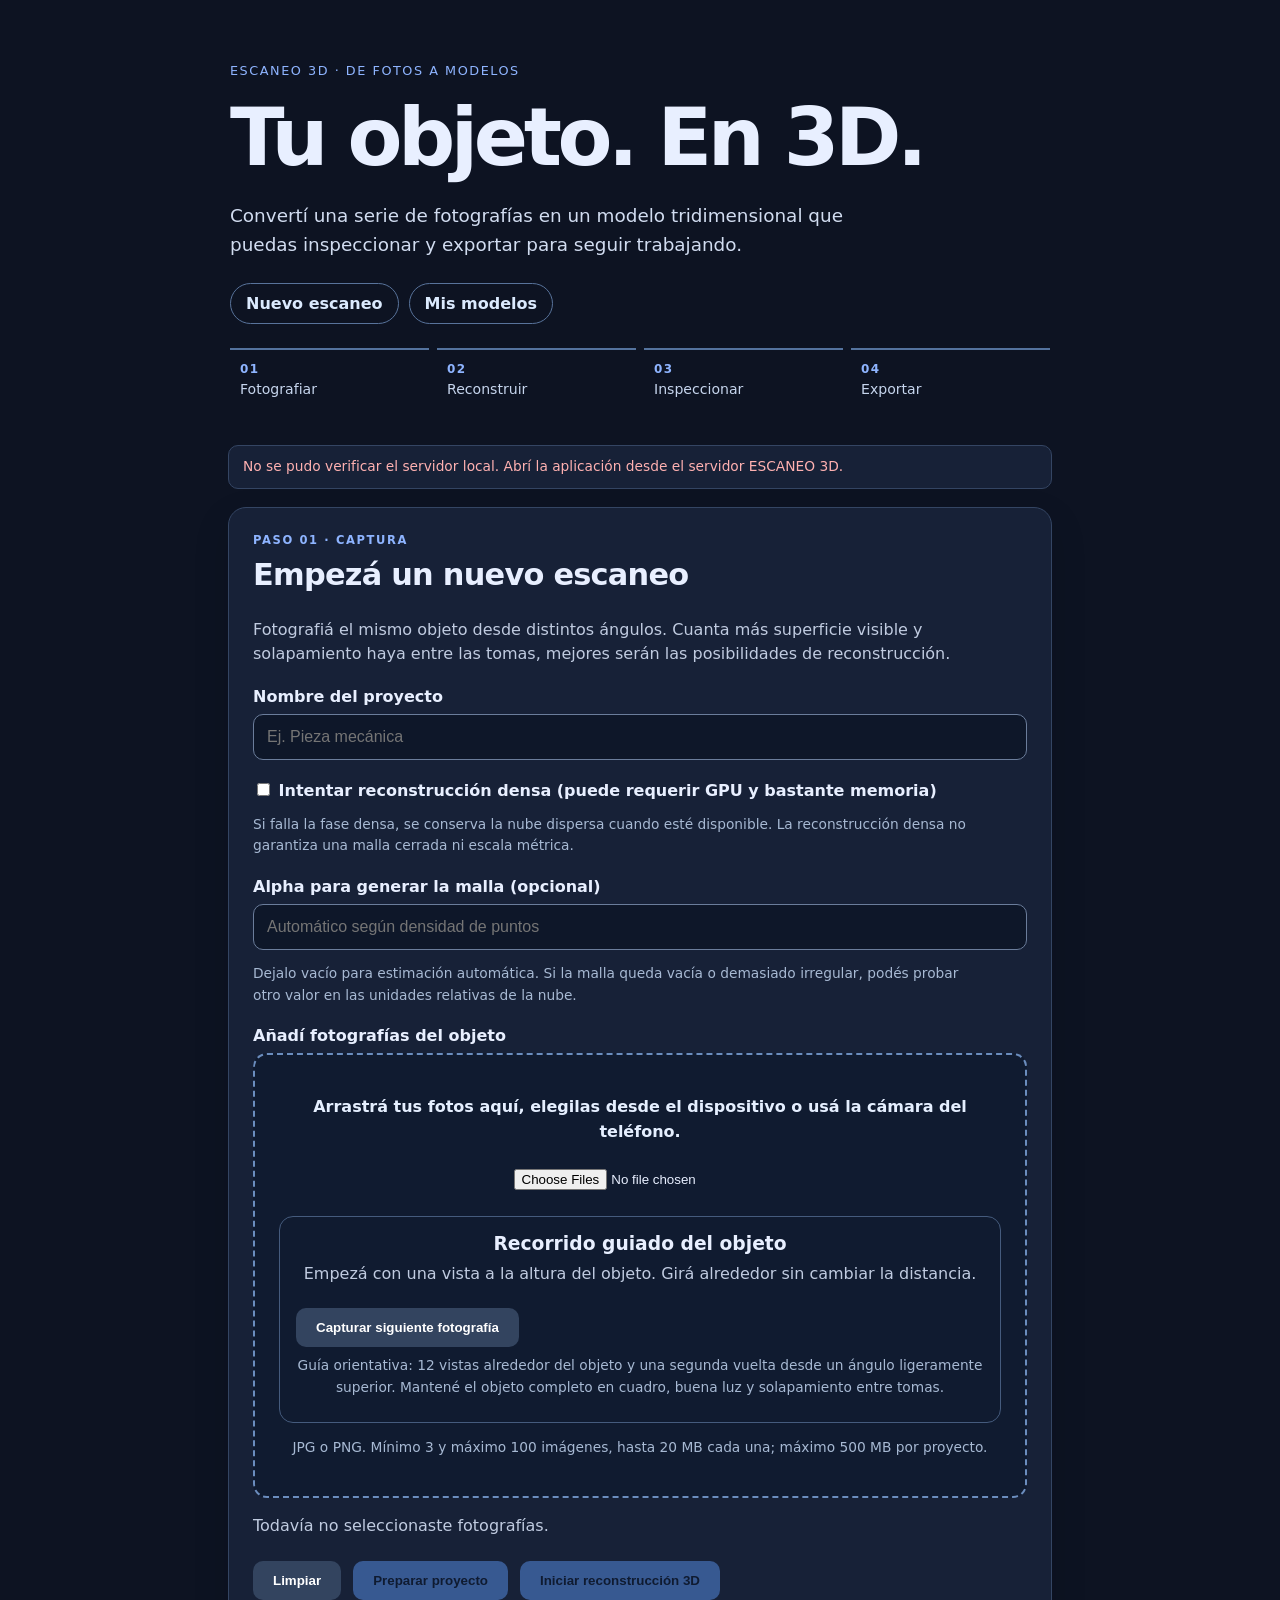
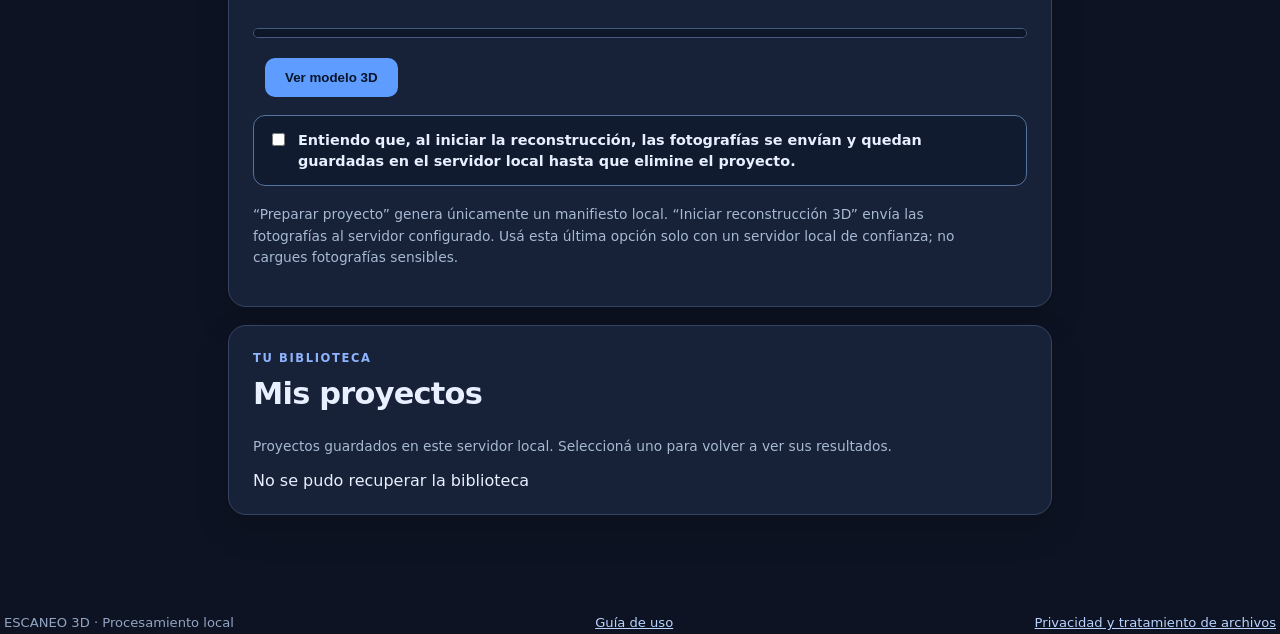
==== web/index.html @ 0285350b "Cargar generador STL calibrado antes del visor" ====
<!doctype html>
<html lang="es">
<head>
  <meta charset="utf-8">
  <meta name="viewport" content="width=device-width,initial-scale=1">
  <title>ESCANEO 3D · Tu modelo, desde fotografías</title>
  <meta name="description" content="Convertí fotografías de un objeto en una reconstrucción 3D y guardá el modelo en el formato que necesitás.">
  <link rel="stylesheet" href="./styles.css">
  <link rel="manifest" href="./manifest.webmanifest">
  <meta name="theme-color" content="#0d1322">
  <meta name="apple-mobile-web-app-capable" content="yes">
  <meta name="apple-mobile-web-app-status-bar-style" content="black-translucent">
</head>
<body>
  <main class="contenedor">
    <header class="hero">
      <p class="etiqueta">ESCANEO 3D · DE FOTOS A MODELOS</p>
      <h1>Tu objeto. En 3D.</h1>
      <p class="hero-texto">Convertí una serie de fotografías en un modelo tridimensional que puedas inspeccionar y exportar para seguir trabajando.</p>
      <nav class="navegacion" aria-label="Navegación principal">
        <a href="#nuevo-proyecto">Nuevo escaneo</a>
        <a href="#mis-proyectos">Mis modelos</a>
      </nav>
      <ol class="pasos-producto" aria-label="Pasos del proceso">
        <li><span>01</span> Fotografiar</li><li><span>02</span> Reconstruir</li>
        <li><span>03</span> Inspeccionar</li><li><span>04</span> Exportar</li>
      </ol>
    </header>
    <p id="salud-servidor" class="ayuda" role="status" aria-live="polite">Consultando el servidor local…</p>
    <section id="nuevo-proyecto" class="tarjeta" aria-labelledby="titulo-proyecto">
      <p class="numero-etapa">PASO 01 · CAPTURA</p><h2 id="titulo-proyecto">Empezá un nuevo escaneo</h2><p>Fotografiá el mismo objeto desde distintos ángulos. Cuanta más superficie visible y solapamiento haya entre las tomas, mejores serán las posibilidades de reconstrucción.</p>
      <label for="nombre">Nombre del proyecto</label>
      <input id="nombre" type="text" maxlength="80" placeholder="Ej. Pieza mecánica" autocomplete="off">
      <label for="denso"><input id="denso" type="checkbox"> Intentar reconstrucción densa (puede requerir GPU y bastante memoria)</label>
      <p class="ayuda">Si falla la fase densa, se conserva la nube dispersa cuando esté disponible. La reconstrucción densa no garantiza una malla cerrada ni escala métrica.</p>
      <label for="alpha-malla">Alpha para generar la malla (opcional)</label>
      <input id="alpha-malla" type="number" min="0.000001" max="1000" step="any" placeholder="Automático según densidad de puntos">
      <p class="ayuda">Dejalo vacío para estimación automática. Si la malla queda vacía o demasiado irregular, podés probar otro valor en las unidades relativas de la nube.</p>
      <label for="fotos">Añadí fotografías del objeto</label>
      <div id="zona" class="zona">
        <p>Arrastrá tus fotos aquí, elegilas desde el dispositivo o usá la cámara del teléfono.</p>
        <input id="fotos" type="file" accept="image/jpeg,image/png" multiple aria-describedby="ayuda">
        <div class="guia-captura" aria-labelledby="titulo-guia">
          <h3 id="titulo-guia">Recorrido guiado del objeto</h3>
          <p id="paso-guia" aria-live="polite">Empezá con una vista a la altura del objeto. Girá alrededor sin cambiar la distancia.</p>
          <div class="acciones captura-movil">
            <button id="tomar-foto" type="button" class="secundario">Capturar siguiente fotografía</button>
            <input id="camara" type="file" accept="image/jpeg,image/png" capture="environment" hidden>
          </div>
          <p class="ayuda">Guía orientativa: 12 vistas alrededor del objeto y una segunda vuelta desde un ángulo ligeramente superior. Mantené el objeto completo en cuadro, buena luz y solapamiento entre tomas.</p>
        </div>
        <p id="ayuda" class="ayuda">JPG o PNG. Mínimo 3 y máximo 100 imágenes, hasta 20 MB cada una; máximo 500 MB por proyecto.</p>
      </div>
      <p id="estado" role="status" aria-live="polite">Todavía no seleccionaste fotografías.</p>
      <ul id="lista" class="lista" aria-label="Fotos seleccionadas"></ul>
      <div class="acciones"><button id="limpiar" type="button" class="secundario">Limpiar</button><button id="preparar" type="button" disabled>Preparar proyecto</button></div>
      <label class="consentimiento"><input id="consentir-subida" type="checkbox"> Entiendo que, al iniciar la reconstrucción, las fotografías se envían y quedan guardadas en el servidor local hasta que elimine el proyecto.</label><p class="ayuda">“Preparar proyecto” genera únicamente un manifiesto local. “Iniciar reconstrucción 3D” envía las fotografías al servidor configurado. Usá esta última opción solo con un servidor local de confianza; no cargues fotografías sensibles.</p>
    </section>
    <section id="resultado" class="tarjeta" hidden aria-live="polite"><h2>Proyecto preparado</h2><p id="resumen"></p><button id="descargar" type="button">Descargar manifiesto JSON</button><p class="ayuda">El manifiesto contiene nombres y tamaños, no las fotografías. No es un modelo 3D ni ejecuta la reconstrucción.</p></section>
  <section id="mis-proyectos" class="tarjeta" aria-labelledby="titulo-proyectos"><p class="numero-etapa">TU BIBLIOTECA</p>
    <h2 id="titulo-proyectos">Mis proyectos</h2>
    <p class="ayuda">Proyectos guardados en este servidor local. Seleccioná uno para volver a ver sus resultados.</p>
    <div id="lista-proyectos" class="lista-proyectos" aria-live="polite"><p>Recuperando proyectos…</p></div>
  </section>
  <section id="visor3d" class="tarjeta" hidden aria-labelledby="titulo-visor">
    <p class="numero-etapa">PASO 03 · INSPECCIÓN</p><h2 id="titulo-visor">Inspeccioná tu modelo</h2>
    <p class="ayuda">Arrastrá para rotar · rueda para acercar o alejar · flechas para rotar · +/− para zoom · Inicio para restablecer.</p>
    <canvas id="lienzo-3d" width="900" height="600" role="img" tabindex="0" aria-label="Vista interactiva de la malla tridimensional"></canvas>
    <p id="estado-visor" role="status" aria-live="polite"></p>
    <div class="calibracion-escala">
      <h3>Calibrar escala con dos referencias físicas</h3>
      <p class="ayuda">Medí dos distancias reales diferentes sobre el objeto. Luego seleccioná en el modelo los extremos de cada distancia. Si ambas referencias son coherentes, podrás descargar una copia expresada en milímetros. Esto calibra la escala global, no corrige deformaciones del escaneo.</p>
      <div class="campos-calibracion">
        <label>Referencia 1 (mm)<input id="distancia-ref-1" type="number" min="0.001" step="any" placeholder="Ej. 120"></label>
        <label>Referencia 2 (mm)<input id="distancia-ref-2" type="number" min="0.001" step="any" placeholder="Ej. 85"></label>
      </div>
      <button id="iniciar-calibracion" type="button" class="secundario">Seleccionar cuatro extremos en el modelo</button>
      <p id="estado-calibracion" role="status" aria-live="polite"></p>
      <div id="resultado-calibracion" hidden>
        <a id="descargar-malla-mm" class="enlace-descarga" download="escaneo3d_malla_calibrada_mm.obj">Descargar malla calibrada (OBJ · mm)</a>
        <a id="descargar-stl-mm" class="enlace-descarga" download="escaneo3d_malla_calibrada_mm.stl">Descargar STL calibrado (mm · sin garantía de imprimibilidad)</a>
        <a id="descargar-informe-mm" class="enlace-descarga" download="escaneo3d_calibracion.json">Descargar informe de calibración</a>
      </div>
    </div>
    <button id="cerrar-visor" type="button" class="secundario">Cerrar visor</button>
  </section>
  <section id="exportar-panel" class="tarjeta" hidden aria-labelledby="titulo-exportar">
    <h2 id="titulo-exportar">Guardar o exportar a…</h2>
    <p>Elegí uno o varios formatos según el uso que quieras darle al modelo.</p>
    <div class="formatos-exportacion">
      <label><input type="checkbox" name="formato-exportacion" value="stl" checked> STL — impresión 3D. Malla triangular; la escala debe estar calibrada.</label>
      <label><input type="checkbox" name="formato-exportacion" value="obj"> OBJ — intercambio y edición de mallas en programas 3D.</label>
      <label><input type="checkbox" name="formato-exportacion" value="ply"> PLY — malla triangular para intercambio y edición.</label>
      <label><input type="checkbox" name="formato-exportacion" value="glb"> GLB — modelo 3D listo para visores web y aplicaciones compatibles.</label>
      <label><input type="checkbox" name="formato-exportacion" value="nube"> Nube de puntos PLY — puntos originales reconstruidos por COLMAP, sin convertirlos en superficie.</label>
      
      <label><input type="checkbox" name="formato-exportacion" value="3mf"> 3MF — formato de fabricación aditiva; unidad asumida mm, escala sin calibrar.</label>
      <label class="formato-no-disponible"><input type="checkbox" disabled> STEP / IGES / DXF — CAD técnico; requiere conversión geométrica específica (próximamente).</label>
    </div>
    <label class="opcion-paquete"><input id="crear-paquete" type="checkbox" checked> Preparar también un ZIP con los formatos elegidos y su informe de integridad.</label>
    <p class="ayuda">Los formatos disponibles guardan la geometría de la malla. No convierten automáticamente el escaneo en un sólido CAD paramétrico. Las unidades físicas no están verificadas salvo calibración métrica independiente.</p>
    <div class="acciones"><button id="confirmar-exportacion" type="button">Preparar archivos</button><button id="cancelar-exportacion" type="button" class="secundario">Cancelar</button></div>
    <p id="estado-exportacion" role="status" aria-live="polite"></p>
  </section>
  </main>
  <footer class="pie"><span>ESCANEO 3D · Procesamiento local</span><a href="./ayuda.html">Guía de uso</a><a href="./privacidad.html">Privacidad y tratamiento de archivos</a></footer>
  <script src="./stl_calibrado.js" defer></script>
  <script src="./visor.js" defer></script>
  <script src="./app.js" defer></script>
</body>
</html>
---- web/styles.css ----
:root{font-family:system-ui,-apple-system,BlinkMacSystemFont,"Segoe UI",sans-serif;color:#e8efff;background:#0d1322;font-synthesis:none}*{box-sizing:border-box}body{margin:0}.contenedor{max-width:860px;margin:0 auto;padding:32px 18px 64px}header{margin-bottom:28px}h1{font-size:clamp(2rem,5vw,3.3rem);line-height:1.13;margin:10px 0}h2{margin-top:0}.etiqueta{font-size:.8rem;letter-spacing:.12em;text-transform:uppercase;color:#8eb4ff}p{line-height:1.55;color:#c0cbe0}.tarjeta{background:#172137;border:1px solid #344563;border-radius:18px;padding:24px;margin:18px 0;box-shadow:0 14px 36px #0002}label{display:block;font-weight:650;margin:20px 0 8px}input[type=text],input[type=number]{width:100%;border-radius:10px;padding:13px;background:#0e1729;border:1px solid #6b7d9b;color:white;font-size:1rem}.zona{border:2px dashed #6b8dbe;border-radius:14px;padding:24px;text-align:center;background:#101b30}.zona.arrastre{border-color:#79e3b4;background:#173c36}.zona input{max-width:100%;margin:8px auto}.ayuda{font-size:.86rem;color:#a7b9d3}.acciones{display:flex;flex-wrap:wrap;gap:12px;margin-top:22px}button{border:0;border-radius:10px;padding:12px 20px;background:#5e9dff;color:#07152a;font-weight:750;cursor:pointer}button:disabled{opacity:.45;cursor:not-allowed}.secundario{background:#33445f;color:white}.lista{padding-left:24px;overflow-wrap:anywhere}.lista li{margin:8px 0}#estado.error{color:#ffb1b1}#estado.ok{color:#8ae5bc}button:focus-visible,input:focus-visible{outline:3px solid #ffda75;outline-offset:3px}@media(max-width:480px){.tarjeta{padding:18px}.zona{padding:16px}} .estado-servidor{padding:10px 14px;border-radius:10px;background:#172137;border:1px solid #344563}.estado-servidor.ok{color:#8ae5bc}.estado-servidor.error{color:#ffb1b1}


#lienzo-3d {
  display: block;
  width: 100%;
  height: min(65vh, 600px);
  min-height: 320px;
  background: #111827;
  border: 1px solid #475569;
  border-radius: 12px;
  touch-action: none;
  cursor: grab;
}
#lienzo-3d:active { cursor: grabbing; }

#lienzo-3d:focus-visible {
  outline: 3px solid #60a5fa;
  outline-offset: 3px;
}


.formatos-exportacion{display:grid;gap:12px;margin:18px 0}
.formatos-exportacion label{margin:0;padding:14px;border:1px solid #455b7d;border-radius:12px;background:#101b30;font-weight:550}
.formatos-exportacion input{margin-right:10px;accent-color:#79b6ff}
.formato-no-disponible{opacity:.58}
#exportar-panel{border-color:#6b8dbe}


.lista-proyectos{display:grid;gap:10px}
.fila-proyecto{display:flex;align-items:center;justify-content:space-between;gap:14px;padding:14px;border:1px solid #455b7d;border-radius:12px;background:#101b30}
.fila-proyecto p{margin:5px 0 0;font-size:.84rem;color:#a7b9d3}
.fila-proyecto button{flex-shrink:0}
@media(max-width:480px){.fila-proyecto{align-items:flex-start;flex-direction:column;width:100%}.fila-proyecto button{width:100%}}


.hero{padding:16px 2px 8px}
.hero h1{font-size:clamp(2.7rem,8vw,5rem);letter-spacing:-.055em;max-width:760px}
.hero-texto{font-size:1.15rem;max-width:680px;color:#d1dcf0}
.navegacion{display:flex;gap:10px;flex-wrap:wrap;margin:24px 0}
.navegacion a{display:inline-flex;padding:10px 15px;border:1px solid #58739b;border-radius:999px;color:#dbeafe;text-decoration:none;font-weight:700}
.navegacion a:hover{background:#243a5d}
.pasos-producto{display:grid;grid-template-columns:repeat(4,1fr);gap:8px;padding:0;margin:24px 0 0;list-style:none}
.pasos-producto li{padding:12px 10px;border-top:2px solid #54739e;color:#c6d5ed;font-size:.88rem}
.pasos-producto span{display:block;color:#8eb4ff;font-size:.75rem;font-weight:800;letter-spacing:.12em;margin-bottom:5px}
.numero-etapa{font-size:.72rem;letter-spacing:.14em;font-weight:800;color:#8eb4ff;margin:0 0 8px}
.tarjeta h2{font-size:clamp(1.35rem,4vw,1.9rem);letter-spacing:-.025em}
#nuevo-proyecto>p:not(.numero-etapa){max-width:720px}
#nuevo-proyecto .zona>p:first-child{font-weight:650;color:#e5efff}
#estado,#progreso{overflow-wrap:anywhere}
@media(max-width:560px){.contenedor{padding:22px 14px 48px}.pasos-producto{grid-template-columns:repeat(2,1fr)}.hero h1{font-size:2.8rem}.hero-texto{font-size:1rem}}


.foto-seleccionada{display:flex;align-items:center;justify-content:space-between;gap:12px;padding:7px 0;border-bottom:1px solid #344563}
.quitar-foto{padding:6px 10px;background:#493344;color:#ffe0e6;font-size:.78rem;flex-shrink:0}
@media(max-width:420px){.foto-seleccionada{align-items:flex-start}.foto-seleccionada span{overflow-wrap:anywhere}}


.progreso-indeterminado{display:block;width:100%;height:10px;margin:16px 0 8px;accent-color:#79b6ff}
.progreso-indeterminado:not([value]){appearance:none;background:#0e1729;border:1px solid #455b7d;border-radius:99px;overflow:hidden}
.progreso-indeterminado:not([value])::-webkit-progress-bar{background:#0e1729}
.progreso-indeterminado:not([value])::-webkit-progress-value{background:linear-gradient(90deg,#5e9dff,#8ae5bc);width:35%;animation:avance-indeterminado 1.8s ease-in-out infinite alternate}
@keyframes avance-indeterminado{from{transform:translateX(-40%)}to{transform:translateX(190%)}}


.guia-captura{margin-top:18px;padding:16px;border:1px solid #455b7d;border-radius:14px;background:#101b30}
.guia-captura h3{margin:0 0 8px}
.guia-captura p{margin:8px 0}
.lista li{display:flex;align-items:center;justify-content:space-between;gap:10px;padding:7px 0;border-bottom:1px solid #344563}
.quitar-foto{padding:7px 12px;font-size:.82rem}
@media(max-width:480px){.lista li{align-items:flex-start}.quitar-foto{flex-shrink:0}}

.controles-proyecto{display:flex;gap:8px;flex-wrap:wrap}
@media(max-width:480px){.controles-proyecto{width:100%}.controles-proyecto button{flex:1}}

.controles-proyecto{display:flex;flex-wrap:wrap;gap:7px;justify-content:flex-end}
.controles-proyecto button{padding:9px 12px;font-size:.84rem}
@media(max-width:620px){.controles-proyecto{width:100%;display:grid;grid-template-columns:repeat(3,minmax(0,1fr))}.controles-proyecto button{padding:10px 5px}}

@media(max-width:620px){.controles-proyecto{grid-template-columns:repeat(2,minmax(0,1fr))}}

.consentimiento{display:flex;align-items:flex-start;gap:10px;padding:14px;margin:18px 0;border:1px solid #54739e;border-radius:12px;background:#101b30;font-size:.9rem;line-height:1.45}
.consentimiento input{margin-top:3px;flex-shrink:0;accent-color:#79b6ff}
.pie{display:flex;justify-content:space-between;gap:12px;flex-wrap:wrap;padding:18px 4px 4px;color:#91a5c4;font-size:.82rem}
.pie a{color:#b8d3ff}

.foto-seleccionada{display:grid;grid-template-columns:76px minmax(0,1fr) auto;align-items:center;gap:12px}
.foto-seleccionada img{width:76px;height:64px;object-fit:cover;border-radius:9px;background:#101827;border:1px solid #415575}
.detalle-foto{overflow-wrap:anywhere}
@media(max-width:460px){.foto-seleccionada{grid-template-columns:64px minmax(0,1fr) auto;gap:8px}.foto-seleccionada img{width:64px;height:58px}}

.opcion-paquete{display:flex;align-items:flex-start;gap:10px;margin:16px 0;padding:13px 15px;border:1px solid #526d91;border-radius:12px;background:#14243b}
.opcion-paquete input{margin-top:4px;accent-color:#79b6ff}

.calibracion-escala{margin:18px 0;padding:16px;border:1px solid #526b90;border-radius:14px;background:#101b30}
.calibracion-escala h3{margin:0 0 8px}
.campos-calibracion{display:grid;grid-template-columns:repeat(2,minmax(0,1fr));gap:12px;margin:14px 0}
.campos-calibracion label{display:grid;gap:6px;font-size:.9rem}
.campos-calibracion input{width:100%;min-width:0;padding:10px;border:1px solid #526b90;border-radius:8px;background:#0c1424;color:#eef4ff}
#resultado-calibracion{display:flex;flex-wrap:wrap;gap:10px;margin-top:12px}
.enlace-descarga{display:inline-flex;padding:10px 13px;border-radius:9px;background:#244b7c;color:#eaf3ff;text-decoration:none;font-weight:700}
@media(max-width:520px){.campos-calibracion{grid-template-columns:1fr}#resultado-calibracion{display:grid}}
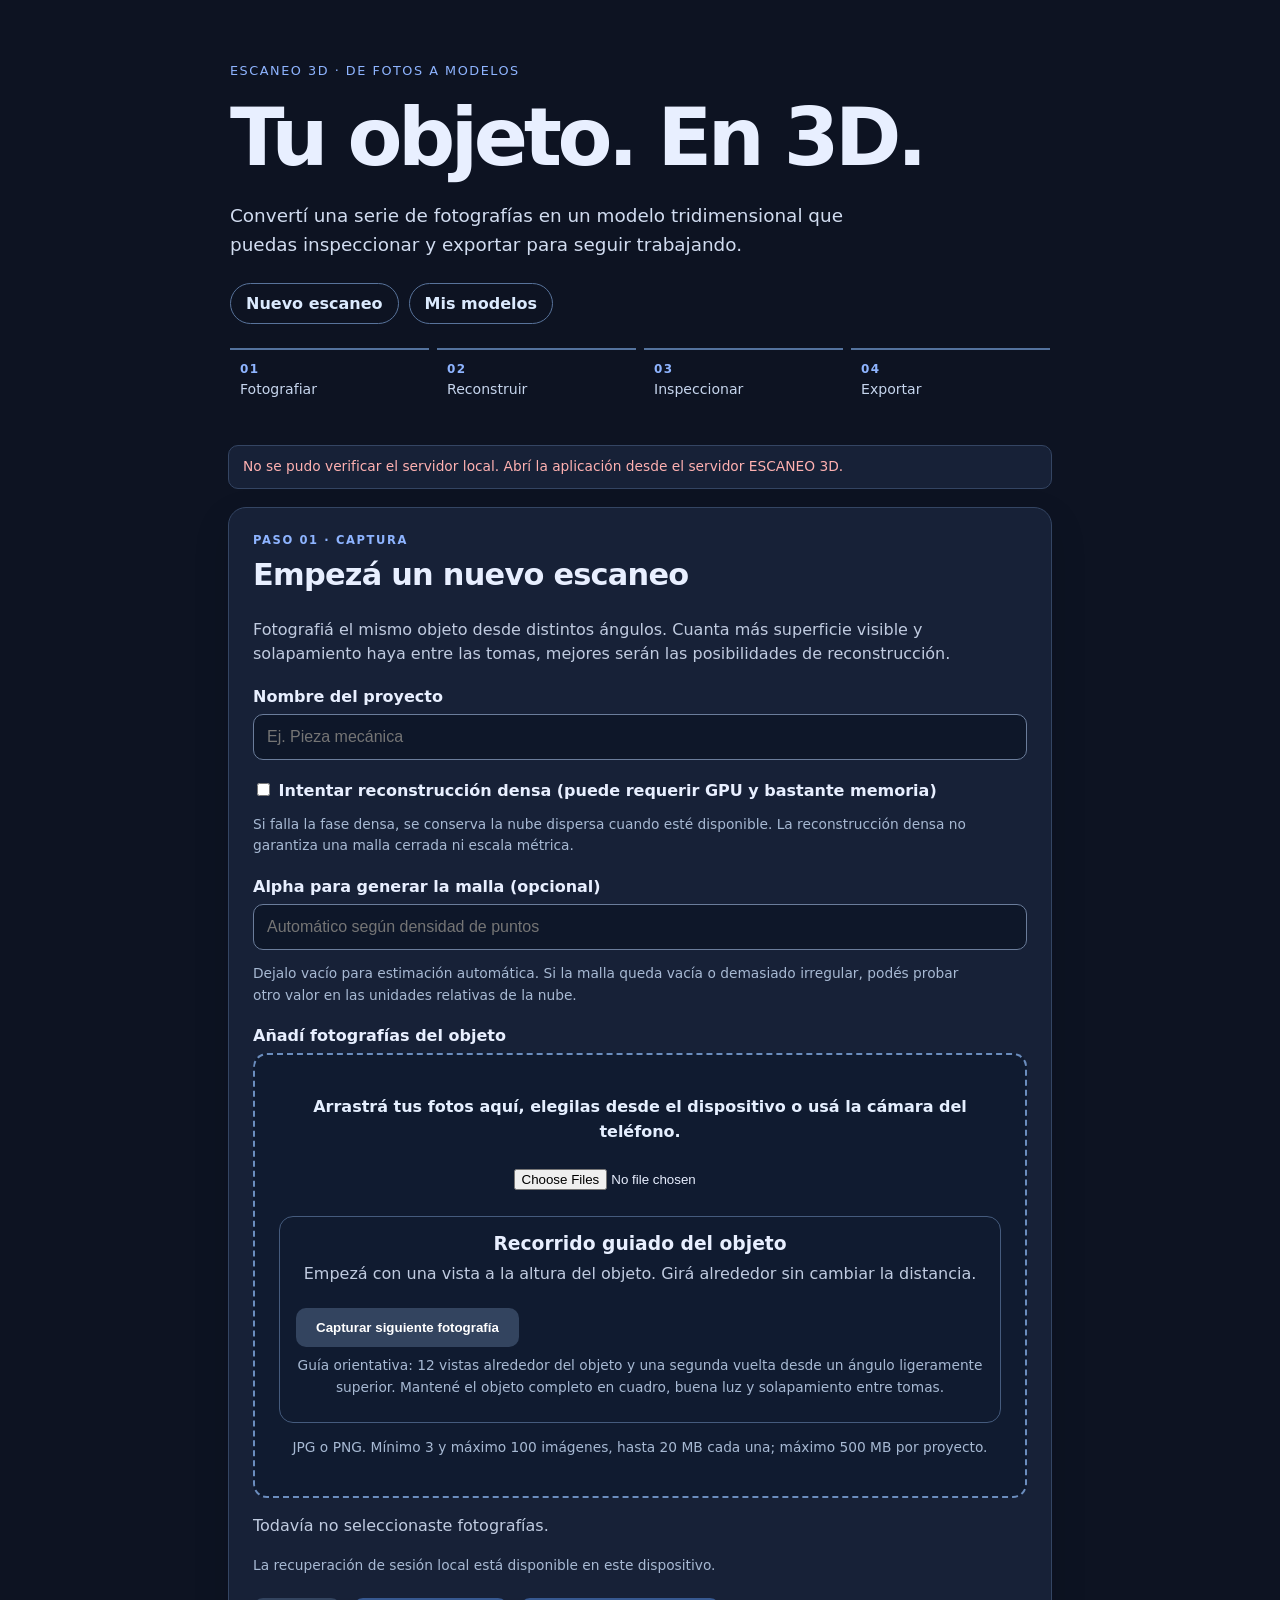
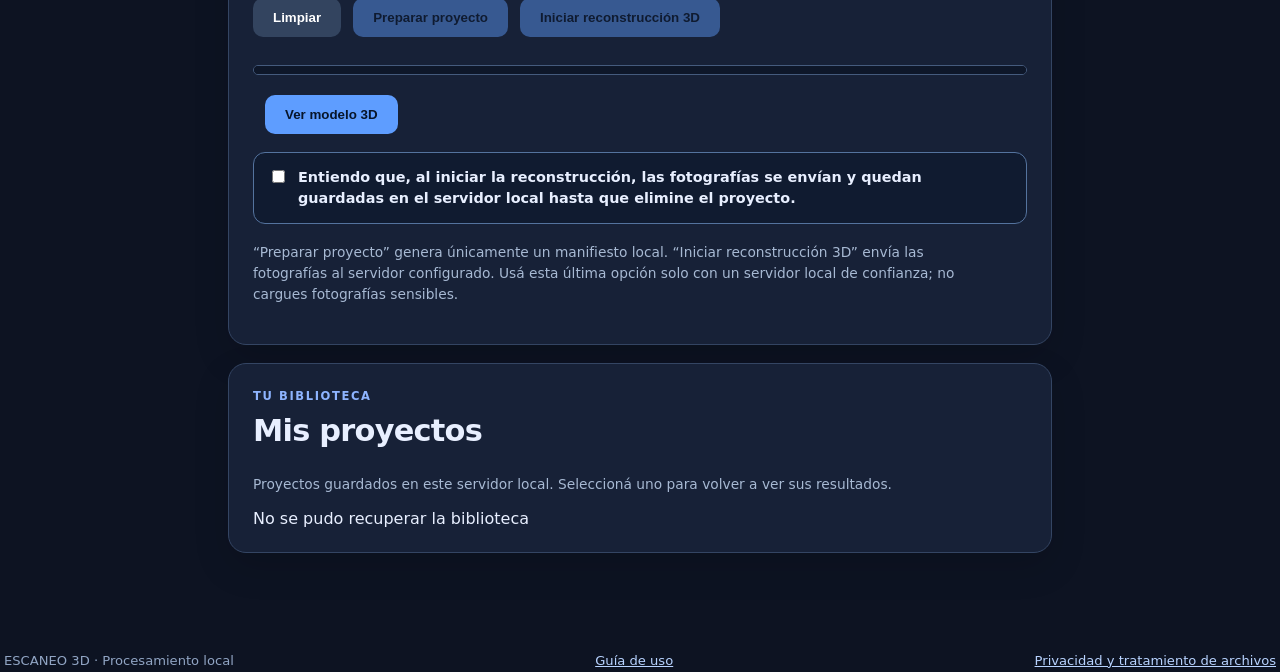
==== commit b50234d9: "Agregar indicador de guardado y recuperación local de sesión fotográfica" ====
--- a/web/index.html
+++ b/web/index.html
@@ -52,6 +52,7 @@
         <p id="ayuda" class="ayuda">JPG o PNG. Mínimo 3 y máximo 100 imágenes, hasta 20 MB cada una; máximo 500 MB por proyecto.</p>
       </div>
       <p id="estado" role="status" aria-live="polite">Todavía no seleccionaste fotografías.</p>
+      <p id="estado-sesion-local" class="ayuda" role="status" aria-live="polite">La recuperación de sesión local está disponible en este dispositivo.</p>
       <ul id="lista" class="lista" aria-label="Fotos seleccionadas"></ul>
       <div class="acciones"><button id="limpiar" type="button" class="secundario">Limpiar</button><button id="preparar" type="button" disabled>Preparar proyecto</button></div>
       <label class="consentimiento"><input id="consentir-subida" type="checkbox"> Entiendo que, al iniciar la reconstrucción, las fotografías se envían y quedan guardadas en el servidor local hasta que elimine el proyecto.</label><p class="ayuda">“Preparar proyecto” genera únicamente un manifiesto local. “Iniciar reconstrucción 3D” envía las fotografías al servidor configurado. Usá esta última opción solo con un servidor local de confianza; no cargues fotografías sensibles.</p>
@@ -76,6 +77,10 @@
       </div>
       <button id="iniciar-calibracion" type="button" class="secundario">Seleccionar cuatro extremos en el modelo</button>
       <p id="estado-calibracion" role="status" aria-live="polite"></p>
+      <div class="medicion-calibrada">
+        <button id="iniciar-medicion" type="button" class="secundario" disabled>Medir distancia entre dos puntos</button>
+        <p id="resultado-medicion" role="status" aria-live="polite">La medición se habilita después de calibrar la escala.</p>
+      </div>
       <div id="resultado-calibracion" hidden>
         <a id="descargar-malla-mm" class="enlace-descarga" download="escaneo3d_malla_calibrada_mm.obj">Descargar malla calibrada (OBJ · mm)</a>
         <a id="descargar-stl-mm" class="enlace-descarga" download="escaneo3d_malla_calibrada_mm.stl">Descargar STL calibrado (mm · sin garantía de imprimibilidad)</a>
--- a/web/styles.css
+++ b/web/styles.css
@@ -100,3 +100,6 @@
 #resultado-calibracion{display:flex;flex-wrap:wrap;gap:10px;margin-top:12px}
 .enlace-descarga{display:inline-flex;padding:10px 13px;border-radius:9px;background:#244b7c;color:#eaf3ff;text-decoration:none;font-weight:700}
 @media(max-width:520px){.campos-calibracion{grid-template-columns:1fr}#resultado-calibracion{display:grid}}
+
+.medicion-calibrada{margin-top:16px;padding-top:14px;border-top:1px solid #354b6d}
+#resultado-medicion{color:#dceaff;font-weight:600}
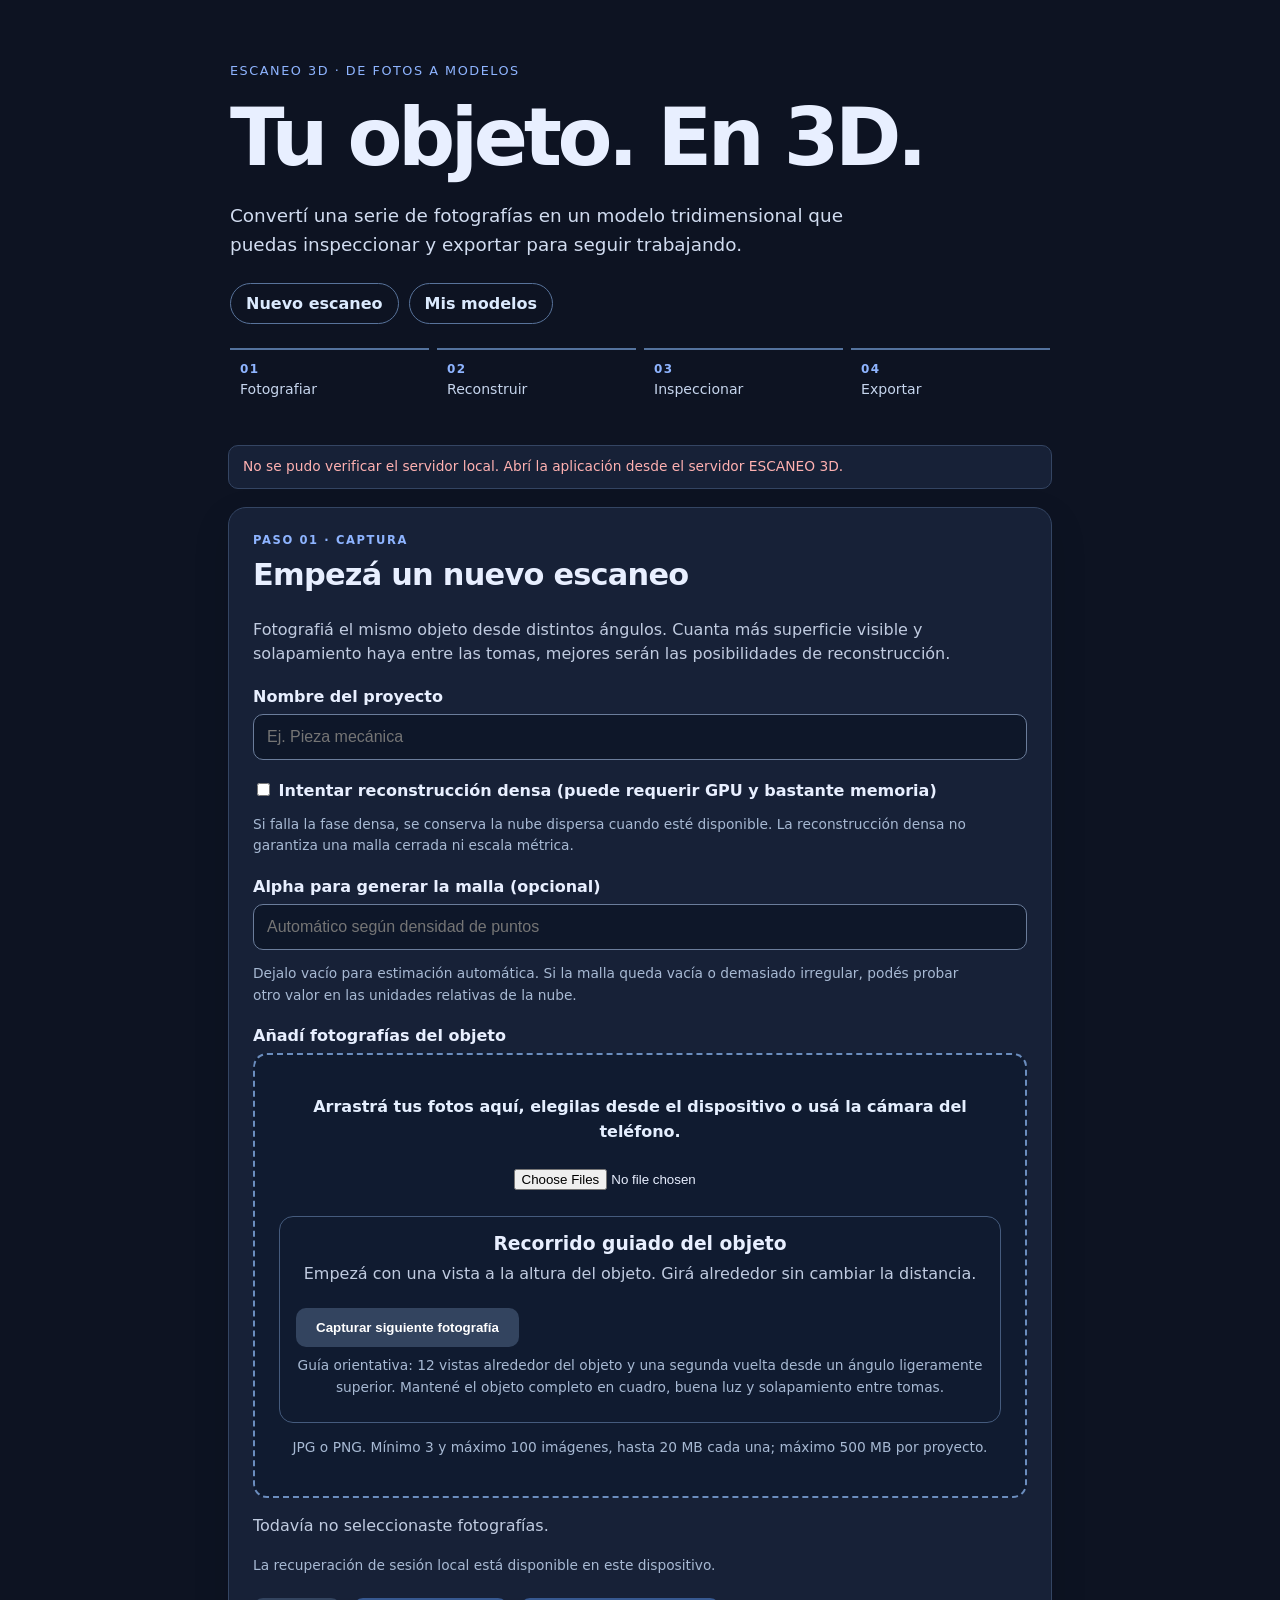
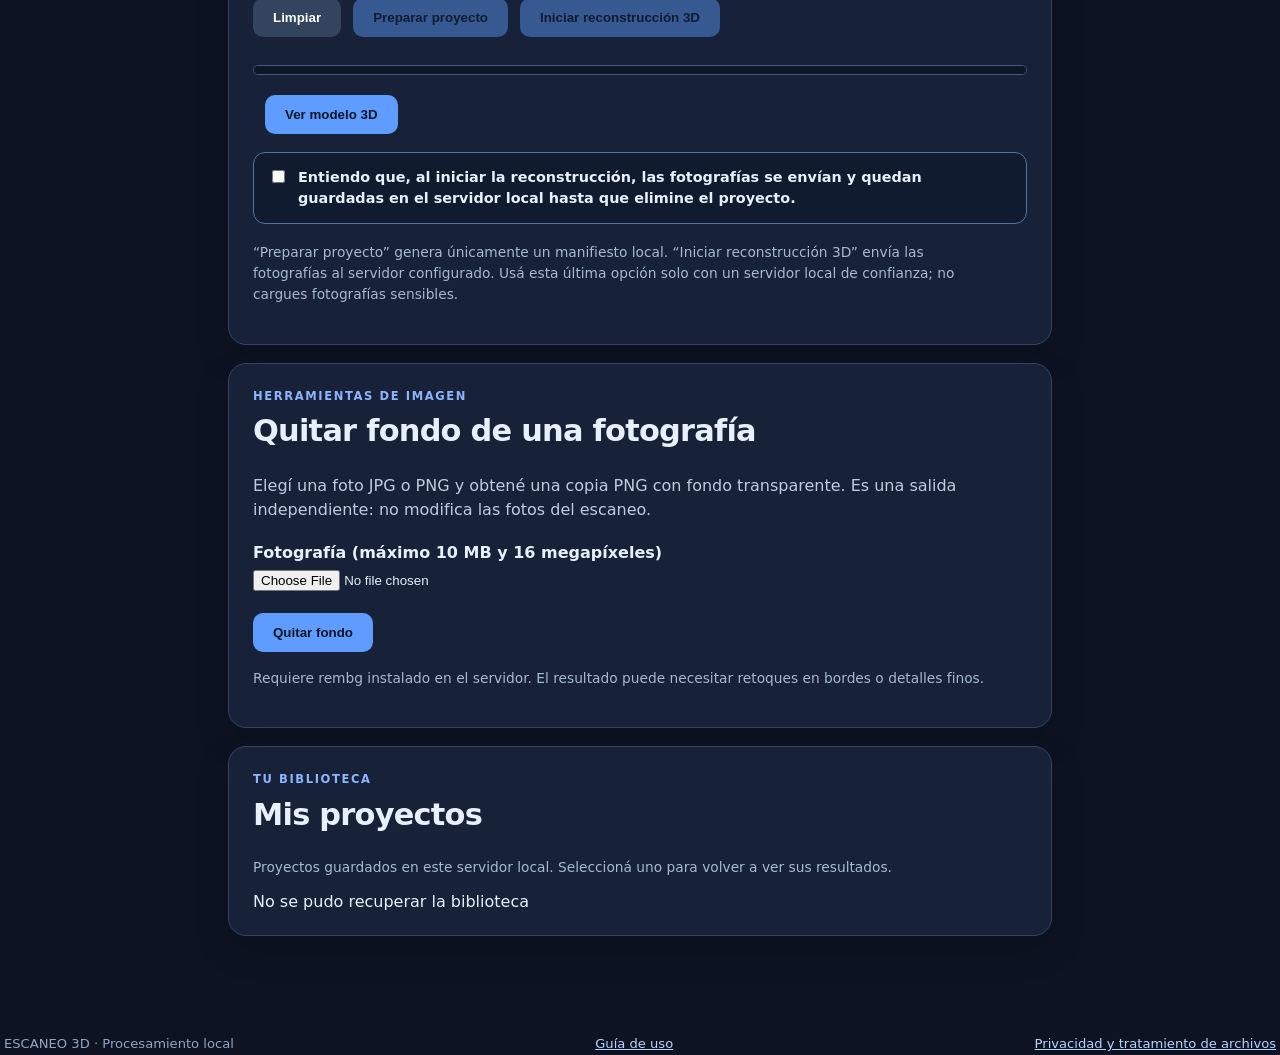
==== commit 08d4524a: "Add mobile-friendly remove-background tool with preview and transparent PNG download" ====
--- a/web/index.html
+++ b/web/index.html
@@ -27,6 +27,18 @@
       </ol>
     </header>
     <p id="salud-servidor" class="ayuda" role="status" aria-live="polite">Consultando el servidor local…</p>
+    <section id="acceso-remoto" class="tarjeta" hidden aria-labelledby="titulo-acceso">
+      <h2 id="titulo-acceso">Acceso al servidor remoto</h2>
+      <p class="ayuda">Ingresá con el usuario y la contraseña del servidor privado. La sesión dura una hora.</p>
+      <form id="formulario-acceso" autocomplete="on">
+        <label for="usuario-remoto">Usuario</label>
+        <input id="usuario-remoto" type="text" autocomplete="username" required maxlength="200">
+        <label for="clave-remota">Contraseña</label>
+        <input id="clave-remota" type="password" autocomplete="current-password" required>
+        <div class="acciones"><button id="guardar-token" type="submit">Iniciar sesión</button><button id="salir-remoto" type="button" class="secundario">Cerrar sesión</button></div>
+      </form>
+      <p id="estado-acceso" role="status" aria-live="polite"></p>
+    </section>
     <section id="nuevo-proyecto" class="tarjeta" aria-labelledby="titulo-proyecto">
       <p class="numero-etapa">PASO 01 · CAPTURA</p><h2 id="titulo-proyecto">Empezá un nuevo escaneo</h2><p>Fotografiá el mismo objeto desde distintos ángulos. Cuanta más superficie visible y solapamiento haya entre las tomas, mejores serán las posibilidades de reconstrucción.</p>
       <label for="nombre">Nombre del proyecto</label>
@@ -57,6 +69,18 @@
       <div class="acciones"><button id="limpiar" type="button" class="secundario">Limpiar</button><button id="preparar" type="button" disabled>Preparar proyecto</button></div>
       <label class="consentimiento"><input id="consentir-subida" type="checkbox"> Entiendo que, al iniciar la reconstrucción, las fotografías se envían y quedan guardadas en el servidor local hasta que elimine el proyecto.</label><p class="ayuda">“Preparar proyecto” genera únicamente un manifiesto local. “Iniciar reconstrucción 3D” envía las fotografías al servidor configurado. Usá esta última opción solo con un servidor local de confianza; no cargues fotografías sensibles.</p>
     </section>
+    <section id="herramienta-fondo" class="tarjeta" aria-labelledby="titulo-fondo">
+      <p class="numero-etapa">HERRAMIENTAS DE IMAGEN</p>
+      <h2 id="titulo-fondo">Quitar fondo de una fotografía</h2>
+      <p>Elegí una foto JPG o PNG y obtené una copia PNG con fondo transparente. Es una salida independiente: no modifica las fotos del escaneo.</p>
+      <label for="foto-fondo">Fotografía (máximo 10 MB y 16 megapíxeles)</label>
+      <input id="foto-fondo" type="file" accept="image/jpeg,image/png">
+      <div class="acciones"><button id="procesar-fondo" type="button">Quitar fondo</button>
+      <a id="descargar-fondo" hidden download="sin_fondo.png">Descargar PNG transparente</a></div>
+      <p id="estado-fondo" role="status" aria-live="polite"></p>
+      <img id="vista-fondo" hidden alt="Vista previa del resultado con transparencia" style="max-width:100%;max-height:360px;object-fit:contain">
+      <p class="ayuda">Requiere rembg instalado en el servidor. El resultado puede necesitar retoques en bordes o detalles finos.</p>
+    </section>
     <section id="resultado" class="tarjeta" hidden aria-live="polite"><h2>Proyecto preparado</h2><p id="resumen"></p><button id="descargar" type="button">Descargar manifiesto JSON</button><p class="ayuda">El manifiesto contiene nombres y tamaños, no las fotografías. No es un modelo 3D ni ejecuta la reconstrucción.</p></section>
   <section id="mis-proyectos" class="tarjeta" aria-labelledby="titulo-proyectos"><p class="numero-etapa">TU BIBLIOTECA</p>
     <h2 id="titulo-proyectos">Mis proyectos</h2>
@@ -80,6 +104,7 @@
       <div class="medicion-calibrada">
         <button id="iniciar-medicion" type="button" class="secundario" disabled>Medir distancia entre dos puntos</button>
         <p id="resultado-medicion" role="status" aria-live="polite">La medición se habilita después de calibrar la escala.</p>
+        <p id="resultado-geometria" role="status" aria-live="polite">Área y volumen se calculan al validar la calibración.</p>
       </div>
       <div id="resultado-calibracion" hidden>
         <a id="descargar-malla-mm" class="enlace-descarga" download="escaneo3d_malla_calibrada_mm.obj">Descargar malla calibrada (OBJ · mm)</a>
@@ -110,7 +135,9 @@
   </main>
   <footer class="pie"><span>ESCANEO 3D · Procesamiento local</span><a href="./ayuda.html">Guía de uso</a><a href="./privacidad.html">Privacidad y tratamiento de archivos</a></footer>
   <script src="./stl_calibrado.js" defer></script>
+  <script src="./mediciones_malla.js" defer></script>
   <script src="./visor.js" defer></script>
+  <script src="./sesion_remota.js" defer></script>
   <script src="./app.js" defer></script>
 </body>
 </html>
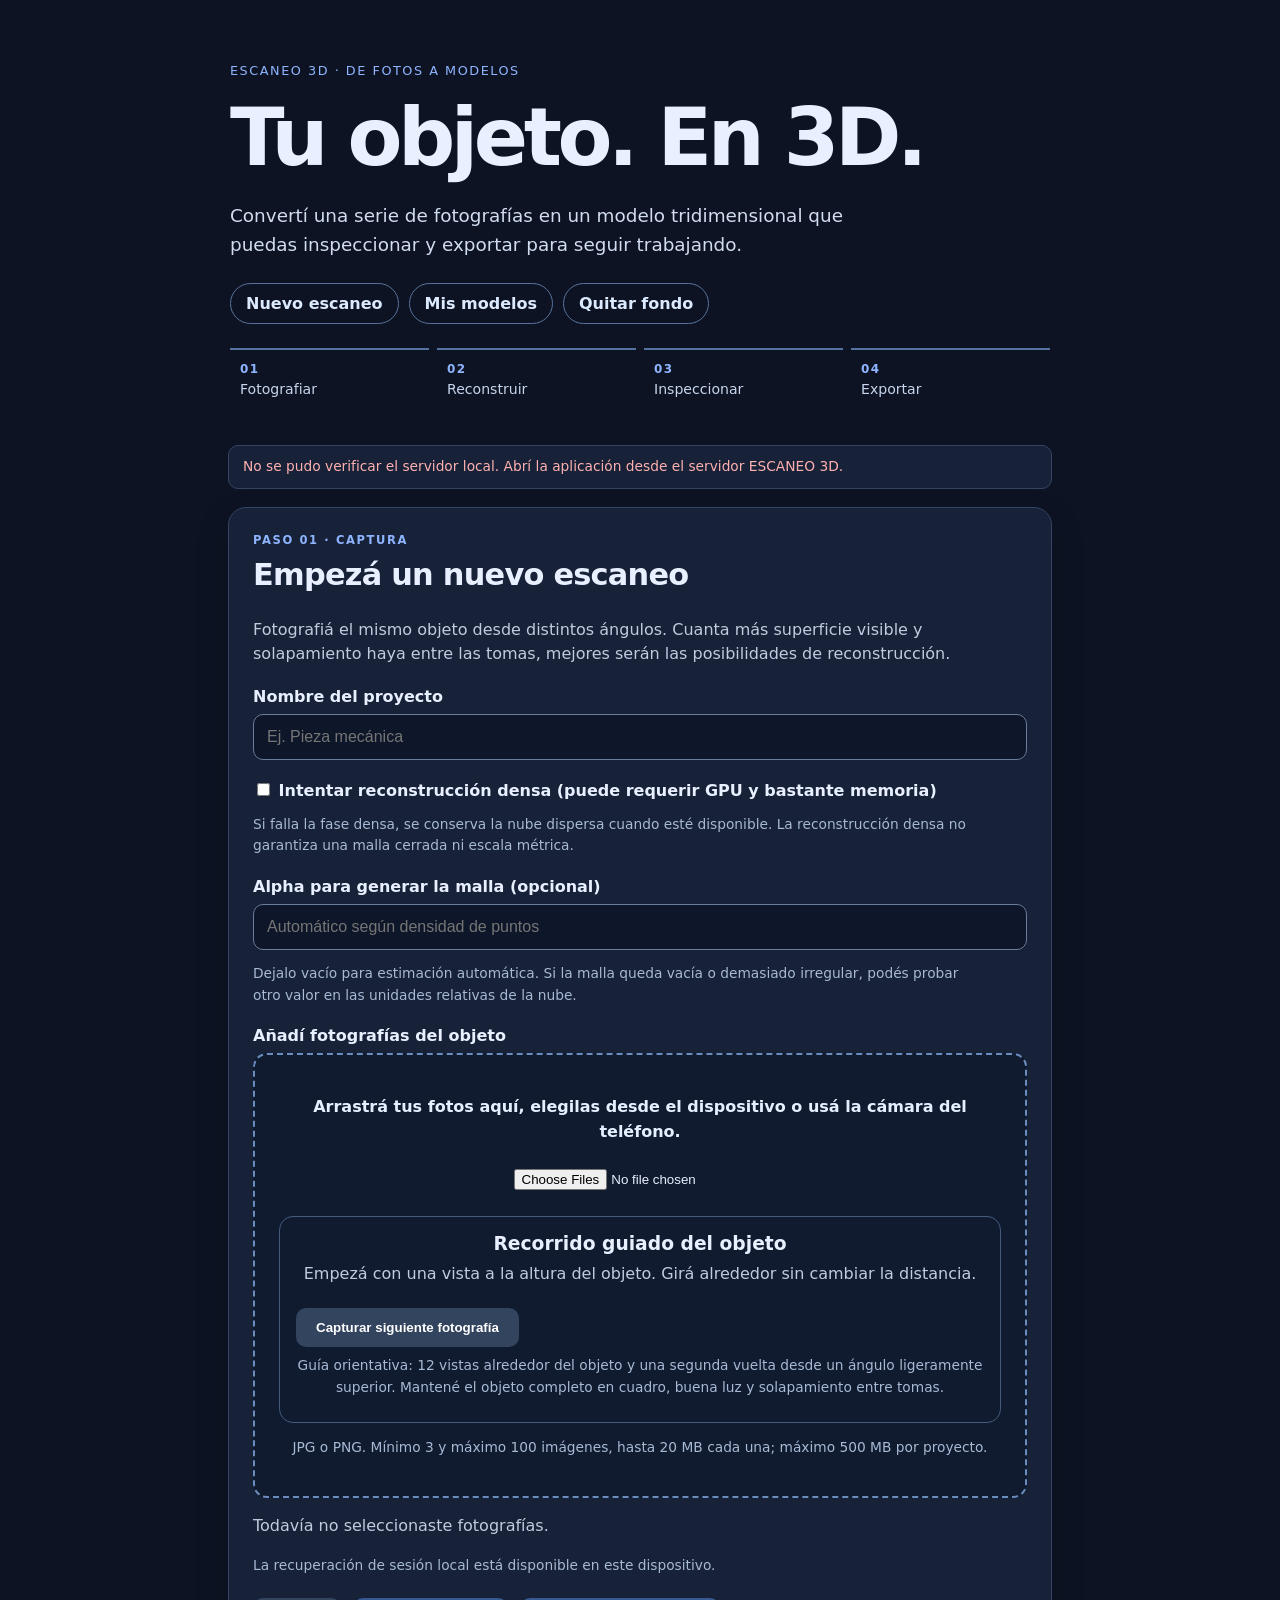
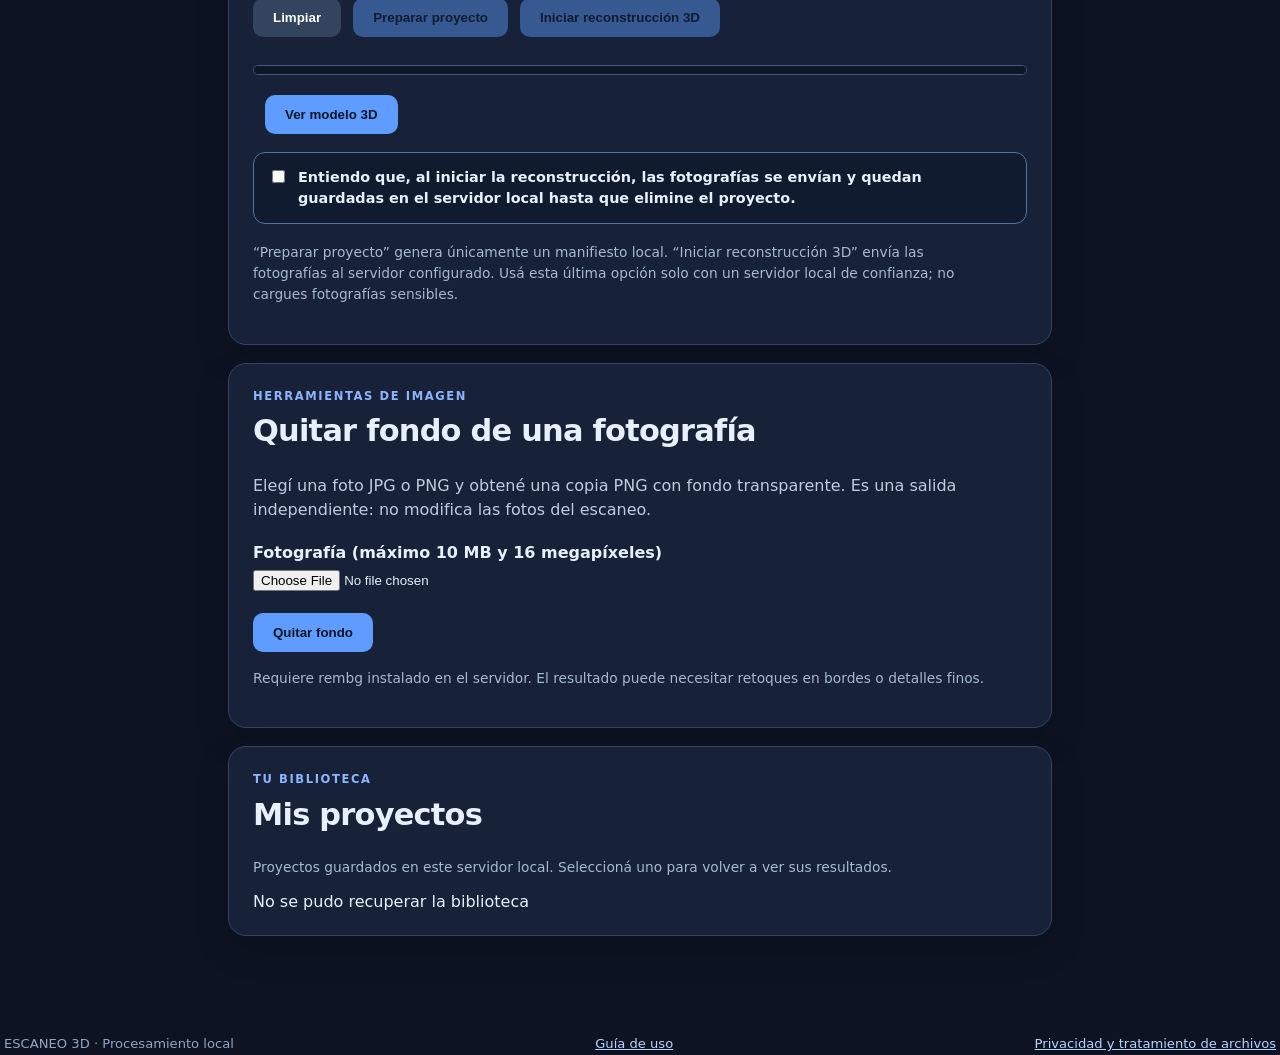
==== commit d7fcfa94: "Make background removal tool discoverable in primary navigation" ====
--- a/web/index.html
+++ b/web/index.html
@@ -20,6 +20,7 @@
       <nav class="navegacion" aria-label="Navegación principal">
         <a href="#nuevo-proyecto">Nuevo escaneo</a>
         <a href="#mis-proyectos">Mis modelos</a>
+        <a href="#herramienta-fondo">Quitar fondo</a>
       </nav>
       <ol class="pasos-producto" aria-label="Pasos del proceso">
         <li><span>01</span> Fotografiar</li><li><span>02</span> Reconstruir</li>
